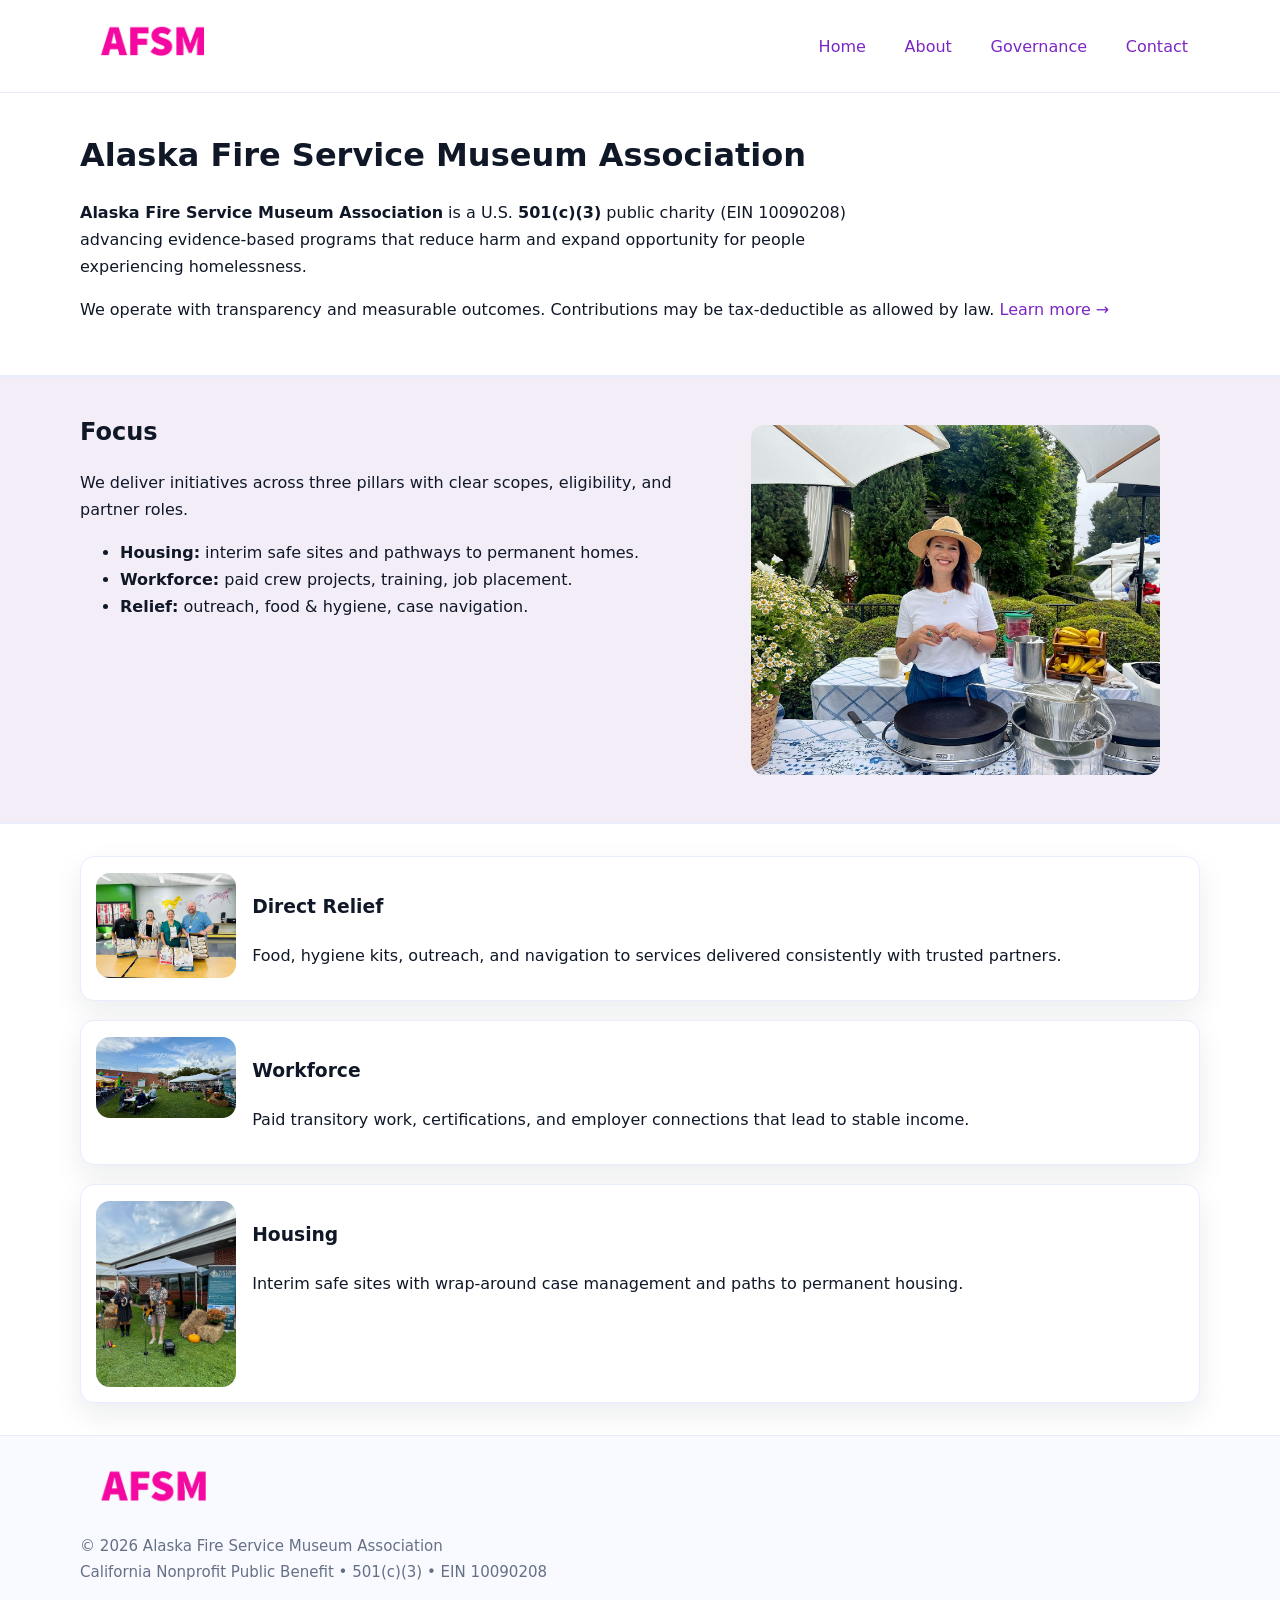
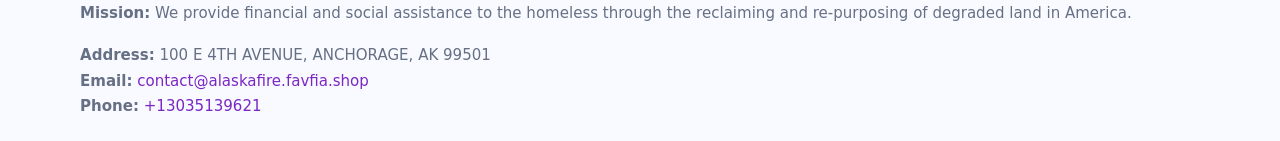
==== index.html @ a0fd0553 "Initial commit" ====
<!doctype html>
<html lang="en">
<head>
<meta charset="utf-8"/><meta name="viewport" content="width=device-width,initial-scale=1"/>
<title>Alaska Fire Service Museum Association – Nonprofit • 2025</title>
<link rel="stylesheet" href="assets/styles.css"/><link rel="icon" href="images/logo.png">
<meta name="data-ein" content="10090208"><meta name="data-name" content="Alaska Fire Service Museum Association">
<meta name="data-email" content="contact@alaskafire.favfia.shop"><meta name="data-phone" content="+13035139621">
<meta name="data-address" content="100 E 4TH AVENUE, ANCHORAGE, AK 99501"><meta name="data-map" content="100+E+4TH+AVENUE,+ANCHORAGE,+AK+99501">
  <meta name="description" content="Dedicated to community services, education, and direct relief, Alaska Fire Service Museum Association collaborates with neighbors and partners to deliver practical help and long-te.">
</head>
<body>
<div style="position:absolute;left:-9999px;top:-9999px;opacity:0" data-uniq="{{UNIQUE_BLOB}}">
  <span>Dedicated to community services, education, and direct relief, Alaska Fire Service Museum Association collaborates with neighbors and partners to deliver practical help and long-term impact.</span><svg width="12" height="12" viewBox="0 0 12 12" xmlns="http://www.w3.org/2000/svg"><circle cx="6" cy="6" r="5" fill="#2563eb"/></svg><img src="images/hero.jpg" width="1" height="1" alt="" loading="lazy"/>
</div>

<header>
  <div class="header-wrap">
    <a href="index.html"><img src="images/logo.png" alt="Alaska Fire Service Museum Association logo" style="width:148px"></a>
    <nav>
      <a class="active" href="index.html">Home</a>
      <a href="about.html">About</a>
      <a href="governance.html">Governance</a>
      <a href="contact.html">Contact</a>
    </nav>
  </div>
</header>

<main>
  <section class="c0449b324b4">
    <div class="container">
      <h1>Alaska Fire Service Museum Association</h1>
      <p class="c818c75fe34">
        <strong>Alaska Fire Service Museum Association</strong> is a U.S. <strong>501(c)(3)</strong> public charity (EIN 10090208) advancing evidence-based programs that reduce harm and expand opportunity for people experiencing homelessness.
      </p>
      <p>
        We operate with transparency and measurable outcomes. Contributions may be tax-deductible as allowed by law.
        <a href="about.html">Learn more →</a>
      </p>
    </div>
  </section>

  <section class="section tint">
    <div class="container grid two">
      <div>
        <h2>Focus</h2>
        <p>We deliver initiatives across three pillars with clear scopes, eligibility, and partner roles.</p>
        <ul>
          <li><strong>Housing:</strong> interim safe sites and pathways to permanent homes.</li>
          <li><strong>Workforce:</strong> paid crew projects, training, job placement.</li>
          <li><strong>Relief:</strong> outreach, food & hygiene, case navigation.</li>
        </ul>
      </div>
      <figure><img src="images/hero.jpg" alt="Program highlight"></figure>
    </div>
  </section>

  <section class="section">
    <div class="container list grid">
      <div class="item">
        <img src="images/relief.jpg" alt="">
        <div>
          <h3>Direct Relief</h3>
          <p>Food, hygiene kits, outreach, and navigation to services delivered consistently with trusted partners.</p>
        </div>
      </div>
      <div class="item">
        <img src="images/jobs.jpg" alt="">
        <div>
          <h3>Workforce</h3>
          <p>Paid transitory work, certifications, and employer connections that lead to stable income.</p>
        </div>
      </div>
      <div class="item">
        <img src="images/land.jpg" alt="">
        <div>
          <h3>Housing</h3>
          <p>Interim safe sites with wrap-around case management and paths to permanent housing.</p>
        </div>
      </div>
    </div>
  </section>

  <footer class="footer">
    <div class="container grid">
      <div><img src="images/logo.png" alt="" style="width:150px;margin-bottom:.6rem">
        <div class="small">© <span id="year"></span> Alaska Fire Service Museum Association</div>
        <div class="small">California Nonprofit Public Benefit • 501(c)(3) • EIN 10090208</div>
      </div>
      <div><div class="small"><strong>Mission:</strong> We provide financial and social assistance to the homeless through the reclaiming and re-purposing of degraded land in America.</div></div>
      <div><div class="small"><strong>Address:</strong> 100 E 4TH AVENUE, ANCHORAGE, AK 99501<br><strong>Email:</strong> <a href="mailto:contact@alaskafire.favfia.shop">contact@alaskafire.favfia.shop</a><br><strong>Phone:</strong> <a href="tel:+13035139621">+13035139621</a></div></div>
    </div>
  </footer>
</main>

<!-- color/skin script -->
<script>(function(){function g(n){const e=document.querySelector('meta[name="'+n+'"]');return e?e.content:''}
function h(s){let x=2166136261>>>0;for(let i=0;i<s.length;i++){x^=s.charCodeAt(i);x=(x*16777619)>>>0}return x>>>0}
let k=(g('data-ein')||'').replace(/\D+/g,'');if(!k)k=g('data-name')||location.hostname||'d';
const key=h(String(k)),H=key%360,S=55+(key%20),L=46;
const r=document.documentElement;r.style.setProperty('--brand',`hsl(${H} ${S}% ${L}%)`);
r.style.setProperty('--brand-ink',`hsl(${H} ${Math.min(95,S+10)}% ${Math.max(22,L-18)}%)`);
r.style.setProperty('--soft',`hsl(${H} ${Math.max(40,S-25)}% 95%)`);
const y=document.getElementById('year'); if(y) y.textContent=new Date().getFullYear();})();</script>
</body>
</html>
---- assets/styles.css ----
:root{
  --ink:#101828; --muted:#667085; --paper:#fff; --line:#e6ecfa;
  --brand:#2256d8; --brand-ink:#143a9a; --soft:#eef3ff;
  --radius:18px; --shadow:0 12px 30px rgba(16,24,40,.08)
}
*{box-sizing:border-box}
html,body{height:100%}
body{
  margin:0;background:var(--paper);color:var(--ink);
  font-family:Inter,system-ui,-apple-system,Segoe UI,Roboto,Arial,sans-serif;
  line-height:1.7
}
a{color:var(--brand);text-decoration:none}
a:hover{text-decoration:underline}
img{max-width:100%;display:block;border-radius:14px}

header{position:sticky;top:0;background:#fff;border-bottom:1px solid var(--line);z-index:10}
.header-wrap{width:min(1120px,94%);margin:0 auto;display:flex;align-items:center;justify-content:space-between;padding:.8rem 0}
.header-wrap nav a{margin-left:.6rem;padding:.5rem .75rem;border-radius:10px}
.header-wrap nav a:hover{background:var(--soft);text-decoration:none}

main{min-height:100svh;display:flex;flex-direction:column}
.container{width:min(1120px,94%);margin-inline:auto}
.section{padding:2rem 0}
.c0449b324b4{padding:2.2rem 0;border-bottom:1px solid var(--line)}
h1{font-size:2rem;margin:0 0 .2rem 0}
h2{font-size:1.5rem;margin:.2rem 0 .6rem}
.c818c75fe34{max-width:78ch}

.grid{display:grid;gap:1.2rem}
.two{grid-template-columns:1fr}
.list .item{
  display:grid;grid-template-columns:140px 1fr;gap:1rem;
  background:#fff;border:1px solid #e7edff;border-radius:14px;padding:.95rem;box-shadow:var(--shadow)
}

.tint{background:var(--soft);border-top:1px solid #e7edff;border-bottom:1px solid #e7edff}

.c107fde4904{display:grid;grid-template-columns:1fr;gap:.9rem}
label{display:grid;gap:.35rem;font-weight:600}
input,textarea{
  width:100%;padding:.75rem .85rem;border:1px solid #d8e2fb;border-radius:12px;
  font:inherit
}
input:focus,textarea:focus{outline:2px solid var(--soft);border-color:var(--brand)}
.c4d6c92f502{display:inline-block;padding:.75rem 1rem;border:1px solid #d8e2fb;border-radius:12px;background:#fff}
.c4d6c92f502:hover{box-shadow:var(--shadow);text-decoration:none}
.btn-primary{background:var(--brand);border-color:var(--brand);color:#fff}

.map-embed iframe{width:100%;aspect-ratio:16/9;border:0;border-radius:16px;box-shadow:var(--shadow)}
.small{color:var(--muted);font-size:.94rem}

.footer{border-top:1px solid var(--line);background:#f8faff;margin-top:auto}
.footer .grid{display:grid;grid-template-columns:1fr;gap:1rem;padding:1.3rem 0}

@media(min-width:900px){
  .two{grid-template-columns:1.25fr 1fr}
}
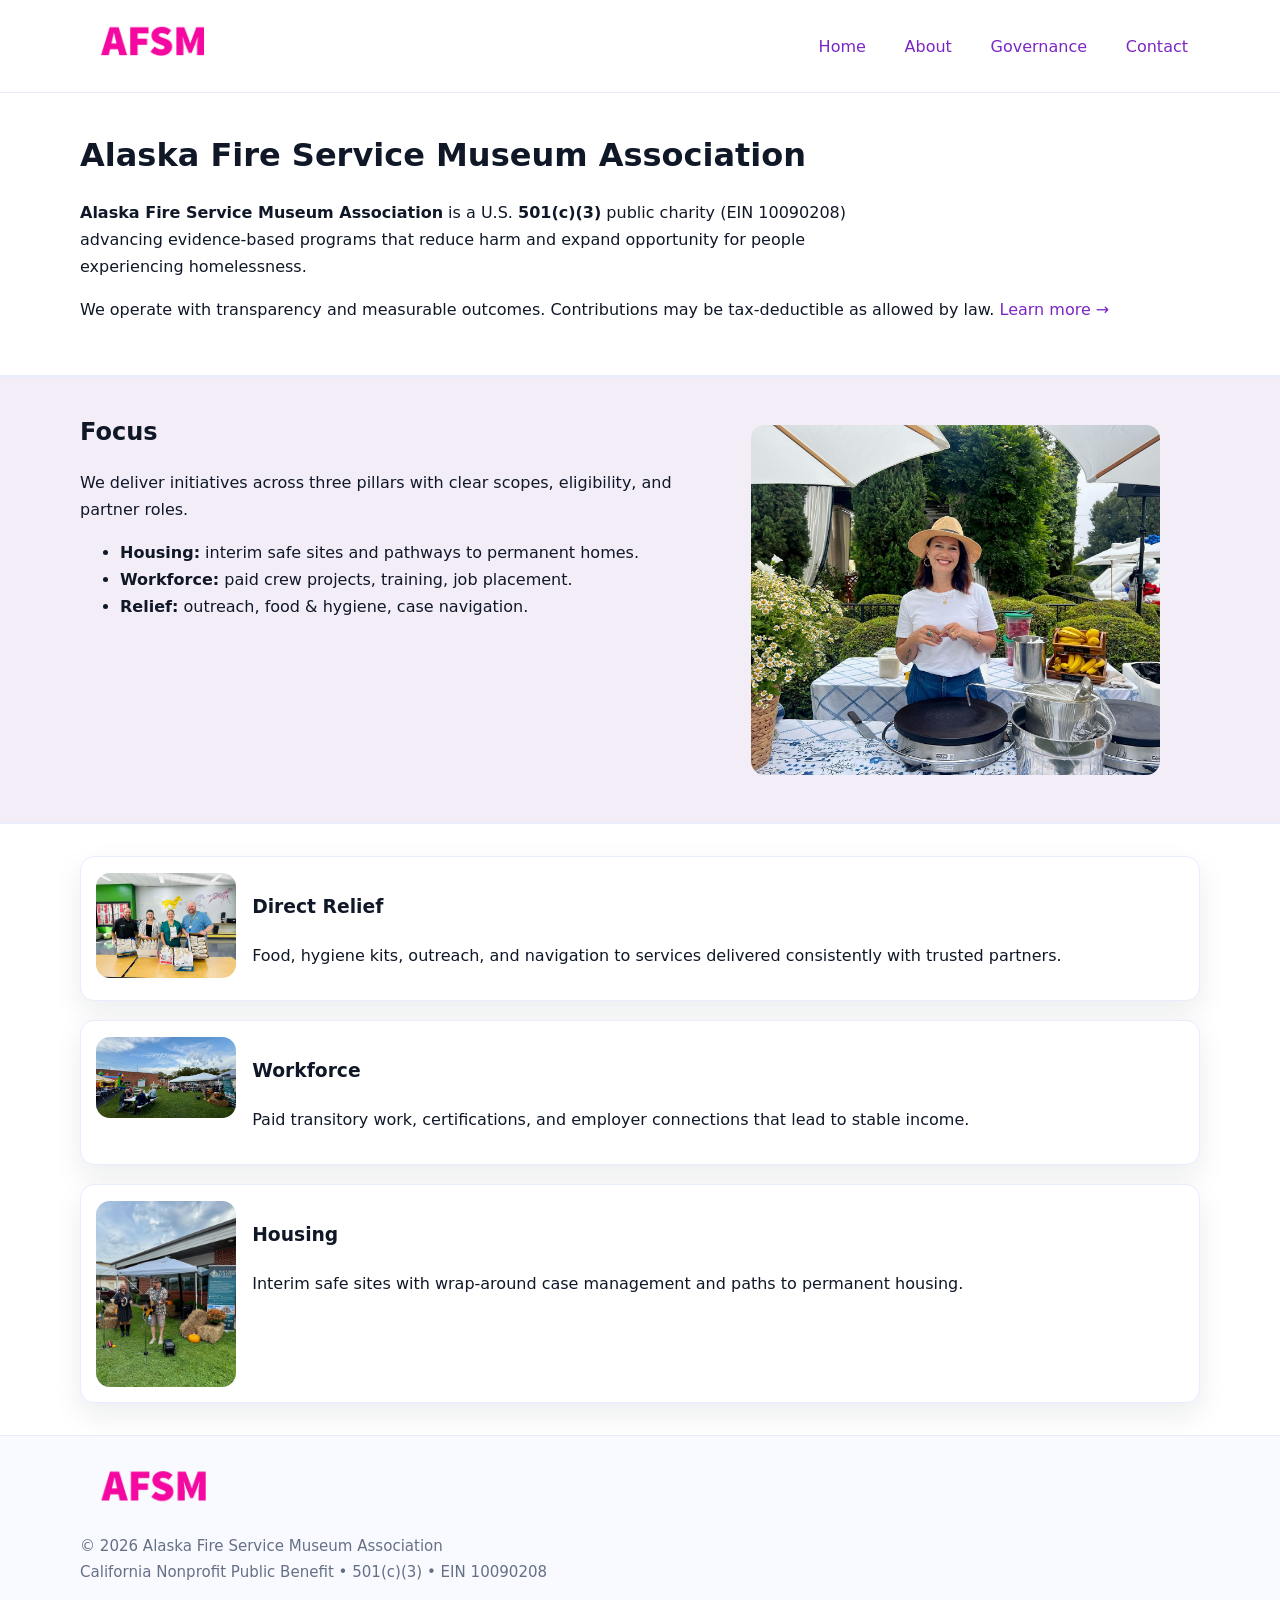
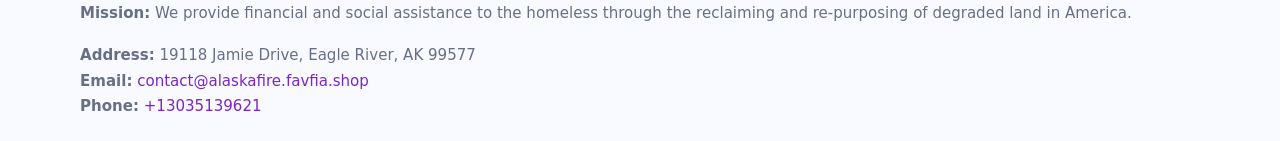
==== commit 853bf145: "Safe replace address only" ====
--- a/index.html
+++ b/index.html
@@ -6,7 +6,7 @@
 <link rel="stylesheet" href="assets/styles.css"/><link rel="icon" href="images/logo.png">
 <meta name="data-ein" content="10090208"><meta name="data-name" content="Alaska Fire Service Museum Association">
 <meta name="data-email" content="contact@alaskafire.favfia.shop"><meta name="data-phone" content="+13035139621">
-<meta name="data-address" content="100 E 4TH AVENUE, ANCHORAGE, AK 99501"><meta name="data-map" content="100+E+4TH+AVENUE,+ANCHORAGE,+AK+99501">
+<meta name="data-address19118 Jamie Drive, Eagle River, AK 99577"><meta name="data-map" content="100+E+4TH+AVENUE,+ANCHORAGE,+AK+99501">
   <meta name="description" content="Dedicated to community services, education, and direct relief, Alaska Fire Service Museum Association collaborates with neighbors and partners to deliver practical help and long-te.">
 </head>
 <body>
@@ -88,7 +88,7 @@
         <div class="small">California Nonprofit Public Benefit • 501(c)(3) • EIN 10090208</div>
       </div>
       <div><div class="small"><strong>Mission:</strong> We provide financial and social assistance to the homeless through the reclaiming and re-purposing of degraded land in America.</div></div>
-      <div><div class="small"><strong>Address:</strong> 100 E 4TH AVENUE, ANCHORAGE, AK 99501<br><strong>Email:</strong> <a href="mailto:contact@alaskafire.favfia.shop">contact@alaskafire.favfia.shop</a><br><strong>Phone:</strong> <a href="tel:+13035139621">+13035139621</a></div></div>
+      <div><div class="small"><strong>Address:</strong> 19118 Jamie Drive, Eagle River, AK 99577<br><strong>Email:</strong> <a href="mailto:contact@alaskafire.favfia.shop">contact@alaskafire.favfia.shop</a><br><strong>Phone:</strong> <a href="tel:+13035139621">+13035139621</a></div></div>
     </div>
   </footer>
 </main>
